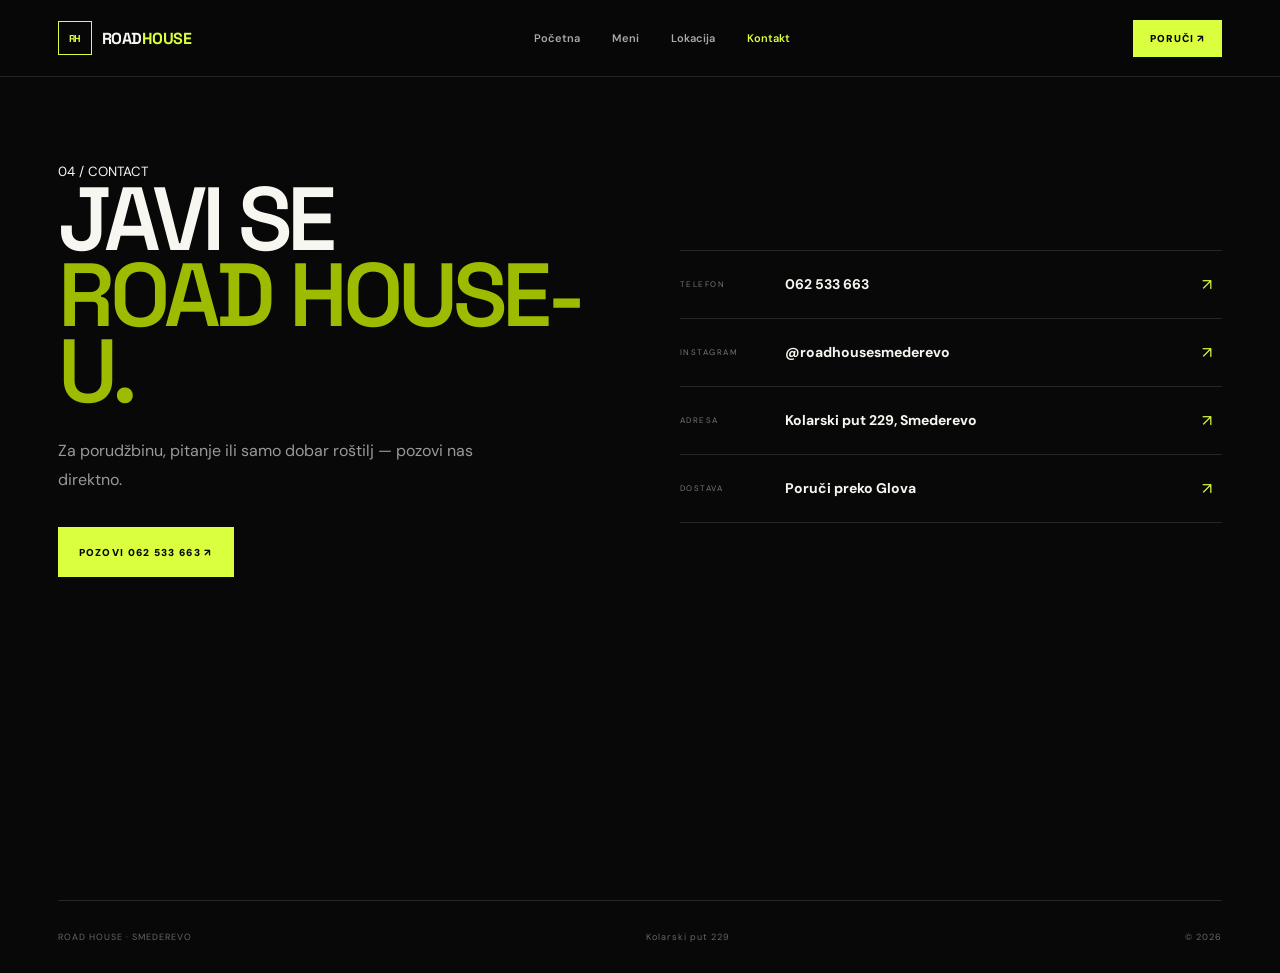
==== contact.html @ aca3efe7 "Add files via upload" ====
<!doctype html><html lang="sr"><head><meta charset="utf-8"><meta name="viewport" content="width=device-width,initial-scale=1"><title>Kontakt — Road House</title><link rel="preconnect" href="https://fonts.googleapis.com"><link rel="preconnect" href="https://fonts.gstatic.com" crossorigin><link href="https://fonts.googleapis.com/css2?family=DM+Sans:wght@400;500;600;700&family=Space+Grotesk:wght@500;600;700&display=swap" rel="stylesheet"><link rel="stylesheet" href="style.css"></head><body>
<header class="header"><div class="container nav"><a class="logo" href="index.html"><span class="logo-box">RH</span><span>ROAD<span>HOUSE</span></span></a><nav class="nav-links"><a href="index.html">Početna</a><a href="menu.html">Meni</a><a href="location.html">Lokacija</a><a class="active" href="contact.html">Kontakt</a></nav><a class="order" href="https://glovoapp.com/sr/rs/smederevo/stores/road-house-smd" target="_blank">PORUČI ↗</a></div></header>
<main class="contact-page"><div class="container contact-grid"><div class="contact-heading"><small>04 / CONTACT</small><h2>JAVI SE<br><em>ROAD HOUSE-U.</em></h2><p>Za porudžbinu, pitanje ili samo dobar roštilj — pozovi nas direktno.</p><div class="buttons"><a class="btn lime" href="tel:062533663">POZOVI 062 533 663 ↗</a></div></div><div class="contact-list"><a href="tel:062533663"><small>TELEFON</small><strong>062 533 663</strong><span>↗</span></a><a href="https://www.instagram.com/roadhousesmederevo/" target="_blank"><small>INSTAGRAM</small><strong>@roadhousesmederevo</strong><span>↗</span></a><a href="https://www.google.com/maps/search/?api=1&query=Kolarski+put+229,+Smederevo" target="_blank"><small>ADRESA</small><strong>Kolarski put 229, Smederevo</strong><span>↗</span></a><a href="https://glovoapp.com/sr/rs/smederevo/stores/road-house-smd" target="_blank"><small>DOSTAVA</small><strong>Poruči preko Glova</strong><span>↗</span></a></div></div></main>
<footer><div class="container footer"><span>ROAD HOUSE · SMEDEREVO</span><span>Kolarski put 229</span><span>© 2026</span></div></footer></body></html>
---- style.css ----
*{box-sizing:border-box;margin:0;padding:0}
:root{--bg:#080808;--soft:#111;--cream:#f5f3ed;--text:#f7f6f1;--muted:#989893;--line:rgba(255,255,255,.12);--lime:#d9ff3f}
html{scroll-behavior:smooth}
body{background:var(--bg);color:var(--text);font-family:"DM Sans",Arial,sans-serif}
a{text-decoration:none;color:inherit}.container{width:min(1180px,91%);margin:auto}
.header{position:fixed;top:0;left:0;width:100%;z-index:50;background:rgba(8,8,8,.76);backdrop-filter:blur(18px);border-bottom:1px solid var(--line)}
.nav{height:76px;display:flex;align-items:center;justify-content:space-between}.logo{display:flex;align-items:center;gap:10px;font:700 16px "Space Grotesk";letter-spacing:-.5px}.logo-box{width:34px;height:34px;border:1px solid var(--lime);display:grid;place-items:center;color:var(--lime);font-size:10px}.logo span:last-child span{color:var(--lime)}
.nav-links{display:flex;gap:32px}.nav-links a{font-size:11px;color:#aaa;font-weight:600}.nav-links a:hover,.nav-links a.active{color:var(--lime)}
.order{background:var(--lime);color:#070707;padding:12px 17px;font-size:10px;font-weight:900;letter-spacing:1px}
.hero{min-height:100vh;position:relative;overflow:hidden;display:flex;align-items:center;background:radial-gradient(circle at 75% 45%,rgba(217,255,63,.11),transparent 25%),#080808}
.hero-grid{display:grid;grid-template-columns:1fr 1fr;gap:50px;align-items:center;padding-top:75px}.eyebrow{font-size:10px;letter-spacing:2.5px;color:#aaa;font-weight:800}.eyebrow i{display:inline-block;width:28px;height:1px;background:var(--lime);vertical-align:middle;margin-right:9px}
h1{font:600 clamp(80px,10vw,145px)/.8 "Space Grotesk";letter-spacing:-8px;margin:25px 0 30px}h1 em,h2 em{font-style:normal;color:var(--lime)}
.hero p{max-width:480px;color:#a3a39e;line-height:1.8;font-size:15px}.buttons{display:flex;gap:10px;margin-top:32px}.btn{min-height:50px;padding:0 20px;display:inline-flex;align-items:center;gap:25px;font-size:10px;font-weight:900;letter-spacing:1.3px;border:1px solid var(--line)}.btn.lime{background:var(--lime);color:#080808;border-color:var(--lime)}.btn:hover{transform:translateY(-2px)}
.hero-photo{height:600px;background:linear-gradient(0deg,rgba(0,0,0,.4),transparent 55%),url(https://glovo.dhmedia.io/image/menus-glovo/products/7d28c18c1a1c7aa7050e9a9b8b655882d64a0095387969adabd6cba06c04d911?t=W3sicmVzaXplIjp7Im1vZGUiOiJmaXQiLCJ3aWR0aCI6NjAwLCJoZWlnaHQiOjYwMH19LHsid2VicCI6e319XQ%3D%3D) center/cover;box-shadow:25px 30px 70px #000}
.hero-card{position:absolute;background:rgba(8,8,8,.85);border:1px solid var(--line);padding:18px;left:calc(50% + 5px);top:26%;backdrop-filter:blur(12px)}.hero-card small{display:block;color:var(--lime);font-size:8px;letter-spacing:2px}.hero-card strong{font:600 25px/1 "Space Grotesk";display:block;margin-top:10px}
.page-hero{padding:170px 0 90px;background:radial-gradient(circle at 75% 30%,rgba(217,255,63,.1),transparent 27%),#080808}.page-hero h1{font-size:clamp(65px,9vw,120px);margin-bottom:15px}.page-hero p{color:var(--muted);max-width:520px;line-height:1.7}
.menu-page{background:var(--cream);color:#090909;padding:80px 0 120px}.menu-heading{display:flex;justify-content:space-between;align-items:end;border-bottom:1px solid #d5d1c8;padding-bottom:35px;margin-bottom:55px}.menu-heading h2,.contact-heading h2,.location-heading h2{font:600 clamp(55px,7vw,92px)/.85 "Space Grotesk";letter-spacing:-5px}.menu-heading h2 em,.contact-heading h2 em,.location-heading h2 em{color:#9dbb00}
.category-title{font:600 31px "Space Grotesk";letter-spacing:-1px;border-bottom:2px solid #090909;padding-bottom:14px;margin:65px 0 0}.menu-grid{display:grid;grid-template-columns:repeat(3,1fr);gap:14px;margin-top:18px}.dish{background:#fff;border:1px solid #dedad1;transition:.25s}.dish:hover{transform:translateY(-5px);box-shadow:0 18px 40px rgba(0,0,0,.1)}.dish img{width:100%;aspect-ratio:1/1;display:block;object-fit:cover}.dish-body{padding:18px}.dish-body small{font-size:8px;color:#94ad00;font-weight:900;letter-spacing:1.5px}.dish-body h3{font:600 23px "Space Grotesk";margin:6px 0}.dish-body p{font-size:10px;color:#777;min-height:30px}.price{font-weight:900;margin-top:13px;display:block}
.location,.contact-page{padding:160px 0 120px;min-height:100vh}.location-grid,.contact-grid{display:grid;grid-template-columns:1fr 1fr;gap:80px;align-items:center}.location-heading p,.contact-heading p{color:#999;line-height:1.8;max-width:470px;margin-top:28px}.map-card{height:530px;border:1px solid var(--line);overflow:hidden;background:#121212}.map-card iframe{width:100%;height:100%;border:0;filter:grayscale(1) contrast(1.05)}
.contact-list{border-top:1px solid var(--line);margin-top:35px}.contact-list a{display:grid;grid-template-columns:90px 1fr 20px;gap:15px;align-items:center;padding:23px 0;border-bottom:1px solid var(--line)}.contact-list small{font-size:8px;letter-spacing:1.5px;color:#777}.contact-list strong{font-size:14px}.contact-list span{color:var(--lime)}
.footer{border-top:1px solid var(--line);padding:30px 0;display:flex;justify-content:space-between;color:#666;font-size:9px;letter-spacing:1px}
@media(max-width:850px){.nav-links{display:none}.hero{min-height:auto;padding:120px 0 80px}.hero-grid,.location-grid,.contact-grid{grid-template-columns:1fr}.hero-photo{height:430px}.hero-card{left:8%;top:54%}.menu-grid{grid-template-columns:repeat(2,1fr)}.location,.contact-page{padding:125px 0 90px}.menu-heading{display:block}.menu-heading>a{display:inline-block;margin-top:25px}}
@media(max-width:560px){.container{width:90%}.nav{height:68px}.order{padding:10px 12px}.hero-grid{padding-top:20px}.hero h1{letter-spacing:-5px}.hero-photo{height:340px}.menu-grid{grid-template-columns:1fr}.menu-heading h2,.contact-heading h2,.location-heading h2{font-size:56px;letter-spacing:-4px}.map-card{height:400px}.contact-list a{grid-template-columns:70px 1fr 18px}.footer{flex-direction:column;gap:12px;text-align:center}}
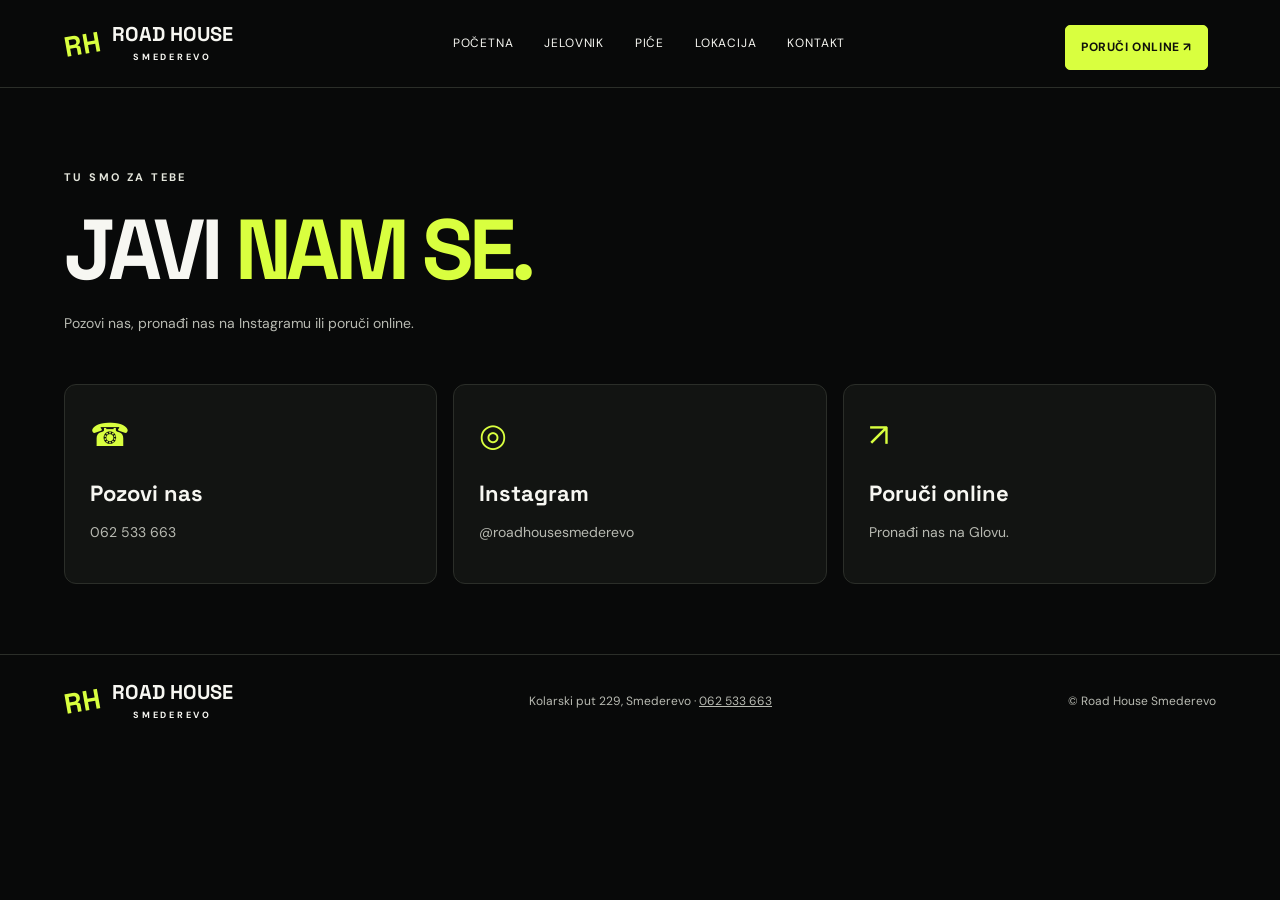
==== commit a2854dc7: "Add files via upload" ====
--- a/contact.html
+++ b/contact.html
@@ -1,4 +1 @@
-<!doctype html><html lang="sr"><head><meta charset="utf-8"><meta name="viewport" content="width=device-width,initial-scale=1"><title>Kontakt — Road House</title><link rel="preconnect" href="https://fonts.googleapis.com"><link rel="preconnect" href="https://fonts.gstatic.com" crossorigin><link href="https://fonts.googleapis.com/css2?family=DM+Sans:wght@400;500;600;700&family=Space+Grotesk:wght@500;600;700&display=swap" rel="stylesheet"><link rel="stylesheet" href="style.css"></head><body>
-<header class="header"><div class="container nav"><a class="logo" href="index.html"><span class="logo-box">RH</span><span>ROAD<span>HOUSE</span></span></a><nav class="nav-links"><a href="index.html">Početna</a><a href="menu.html">Meni</a><a href="location.html">Lokacija</a><a class="active" href="contact.html">Kontakt</a></nav><a class="order" href="https://glovoapp.com/sr/rs/smederevo/stores/road-house-smd" target="_blank">PORUČI ↗</a></div></header>
-<main class="contact-page"><div class="container contact-grid"><div class="contact-heading"><small>04 / CONTACT</small><h2>JAVI SE<br><em>ROAD HOUSE-U.</em></h2><p>Za porudžbinu, pitanje ili samo dobar roštilj — pozovi nas direktno.</p><div class="buttons"><a class="btn lime" href="tel:062533663">POZOVI 062 533 663 ↗</a></div></div><div class="contact-list"><a href="tel:062533663"><small>TELEFON</small><strong>062 533 663</strong><span>↗</span></a><a href="https://www.instagram.com/roadhousesmederevo/" target="_blank"><small>INSTAGRAM</small><strong>@roadhousesmederevo</strong><span>↗</span></a><a href="https://www.google.com/maps/search/?api=1&query=Kolarski+put+229,+Smederevo" target="_blank"><small>ADRESA</small><strong>Kolarski put 229, Smederevo</strong><span>↗</span></a><a href="https://glovoapp.com/sr/rs/smederevo/stores/road-house-smd" target="_blank"><small>DOSTAVA</small><strong>Poruči preko Glova</strong><span>↗</span></a></div></div></main>
-<footer><div class="container footer"><span>ROAD HOUSE · SMEDEREVO</span><span>Kolarski put 229</span><span>© 2026</span></div></footer></body></html>+<!doctype html><html lang="sr"><head><meta charset="utf-8"><meta name="viewport" content="width=device-width,initial-scale=1"><link rel="stylesheet" href="style.css"><title>Kontakt | Road House</title></head><body><header><a class="brand" href="index.html"><b>RH</b><span>ROAD HOUSE<small>SMEDEREVO</small></span></a><button id="toggle" aria-label="Meni">☰</button><nav id="nav"><a href="index.html">Početna</a><a href="menu.html">Jelovnik</a><a href="menu.html#pice">Piće</a><a href="location.html">Lokacija</a><a href="contact.html">Kontakt</a></nav><a class="btn small" href="https://glovoapp.com/sr/rs/smederevo/stores/road-house-smd">Poruči online ↗</a></header><main><section class="wrap page"><p class="eyebrow">TU SMO ZA TEBE</p><h1>JAVI <em>NAM SE.</em></h1><p>Pozovi nas, pronađi nas na Instagramu ili poruči online.</p></section><section class="wrap cards"><a href="tel:+38162533663">☎<h2>Pozovi nas</h2><p>062 533 663</p></a><a href="https://www.instagram.com/roadhousesmederevo/" target="_blank" rel="noopener">◎<h2>Instagram</h2><p>@roadhousesmederevo</p></a><a href="https://glovoapp.com/sr/rs/smederevo/stores/road-house-smd" target="_blank" rel="noopener">↗<h2>Poruči online</h2><p>Pronađi nas na Glovu.</p></a></section></main><footer><a class="brand" href="index.html"><b>RH</b><span>ROAD HOUSE<small>SMEDEREVO</small></span></a><p>Kolarski put 229, Smederevo · <a href="tel:+38162533663">062 533 663</a></p><p>© Road House Smederevo</p></footer><script src="script.js"></script></body></html>
--- a/style.css
+++ b/style.css
@@ -1,23 +1,2 @@
-*{box-sizing:border-box;margin:0;padding:0}
-:root{--bg:#080808;--soft:#111;--cream:#f5f3ed;--text:#f7f6f1;--muted:#989893;--line:rgba(255,255,255,.12);--lime:#d9ff3f}
-html{scroll-behavior:smooth}
-body{background:var(--bg);color:var(--text);font-family:"DM Sans",Arial,sans-serif}
-a{text-decoration:none;color:inherit}.container{width:min(1180px,91%);margin:auto}
-.header{position:fixed;top:0;left:0;width:100%;z-index:50;background:rgba(8,8,8,.76);backdrop-filter:blur(18px);border-bottom:1px solid var(--line)}
-.nav{height:76px;display:flex;align-items:center;justify-content:space-between}.logo{display:flex;align-items:center;gap:10px;font:700 16px "Space Grotesk";letter-spacing:-.5px}.logo-box{width:34px;height:34px;border:1px solid var(--lime);display:grid;place-items:center;color:var(--lime);font-size:10px}.logo span:last-child span{color:var(--lime)}
-.nav-links{display:flex;gap:32px}.nav-links a{font-size:11px;color:#aaa;font-weight:600}.nav-links a:hover,.nav-links a.active{color:var(--lime)}
-.order{background:var(--lime);color:#070707;padding:12px 17px;font-size:10px;font-weight:900;letter-spacing:1px}
-.hero{min-height:100vh;position:relative;overflow:hidden;display:flex;align-items:center;background:radial-gradient(circle at 75% 45%,rgba(217,255,63,.11),transparent 25%),#080808}
-.hero-grid{display:grid;grid-template-columns:1fr 1fr;gap:50px;align-items:center;padding-top:75px}.eyebrow{font-size:10px;letter-spacing:2.5px;color:#aaa;font-weight:800}.eyebrow i{display:inline-block;width:28px;height:1px;background:var(--lime);vertical-align:middle;margin-right:9px}
-h1{font:600 clamp(80px,10vw,145px)/.8 "Space Grotesk";letter-spacing:-8px;margin:25px 0 30px}h1 em,h2 em{font-style:normal;color:var(--lime)}
-.hero p{max-width:480px;color:#a3a39e;line-height:1.8;font-size:15px}.buttons{display:flex;gap:10px;margin-top:32px}.btn{min-height:50px;padding:0 20px;display:inline-flex;align-items:center;gap:25px;font-size:10px;font-weight:900;letter-spacing:1.3px;border:1px solid var(--line)}.btn.lime{background:var(--lime);color:#080808;border-color:var(--lime)}.btn:hover{transform:translateY(-2px)}
-.hero-photo{height:600px;background:linear-gradient(0deg,rgba(0,0,0,.4),transparent 55%),url(https://glovo.dhmedia.io/image/menus-glovo/products/7d28c18c1a1c7aa7050e9a9b8b655882d64a0095387969adabd6cba06c04d911?t=W3sicmVzaXplIjp7Im1vZGUiOiJmaXQiLCJ3aWR0aCI6NjAwLCJoZWlnaHQiOjYwMH19LHsid2VicCI6e319XQ%3D%3D) center/cover;box-shadow:25px 30px 70px #000}
-.hero-card{position:absolute;background:rgba(8,8,8,.85);border:1px solid var(--line);padding:18px;left:calc(50% + 5px);top:26%;backdrop-filter:blur(12px)}.hero-card small{display:block;color:var(--lime);font-size:8px;letter-spacing:2px}.hero-card strong{font:600 25px/1 "Space Grotesk";display:block;margin-top:10px}
-.page-hero{padding:170px 0 90px;background:radial-gradient(circle at 75% 30%,rgba(217,255,63,.1),transparent 27%),#080808}.page-hero h1{font-size:clamp(65px,9vw,120px);margin-bottom:15px}.page-hero p{color:var(--muted);max-width:520px;line-height:1.7}
-.menu-page{background:var(--cream);color:#090909;padding:80px 0 120px}.menu-heading{display:flex;justify-content:space-between;align-items:end;border-bottom:1px solid #d5d1c8;padding-bottom:35px;margin-bottom:55px}.menu-heading h2,.contact-heading h2,.location-heading h2{font:600 clamp(55px,7vw,92px)/.85 "Space Grotesk";letter-spacing:-5px}.menu-heading h2 em,.contact-heading h2 em,.location-heading h2 em{color:#9dbb00}
-.category-title{font:600 31px "Space Grotesk";letter-spacing:-1px;border-bottom:2px solid #090909;padding-bottom:14px;margin:65px 0 0}.menu-grid{display:grid;grid-template-columns:repeat(3,1fr);gap:14px;margin-top:18px}.dish{background:#fff;border:1px solid #dedad1;transition:.25s}.dish:hover{transform:translateY(-5px);box-shadow:0 18px 40px rgba(0,0,0,.1)}.dish img{width:100%;aspect-ratio:1/1;display:block;object-fit:cover}.dish-body{padding:18px}.dish-body small{font-size:8px;color:#94ad00;font-weight:900;letter-spacing:1.5px}.dish-body h3{font:600 23px "Space Grotesk";margin:6px 0}.dish-body p{font-size:10px;color:#777;min-height:30px}.price{font-weight:900;margin-top:13px;display:block}
-.location,.contact-page{padding:160px 0 120px;min-height:100vh}.location-grid,.contact-grid{display:grid;grid-template-columns:1fr 1fr;gap:80px;align-items:center}.location-heading p,.contact-heading p{color:#999;line-height:1.8;max-width:470px;margin-top:28px}.map-card{height:530px;border:1px solid var(--line);overflow:hidden;background:#121212}.map-card iframe{width:100%;height:100%;border:0;filter:grayscale(1) contrast(1.05)}
-.contact-list{border-top:1px solid var(--line);margin-top:35px}.contact-list a{display:grid;grid-template-columns:90px 1fr 20px;gap:15px;align-items:center;padding:23px 0;border-bottom:1px solid var(--line)}.contact-list small{font-size:8px;letter-spacing:1.5px;color:#777}.contact-list strong{font-size:14px}.contact-list span{color:var(--lime)}
-.footer{border-top:1px solid var(--line);padding:30px 0;display:flex;justify-content:space-between;color:#666;font-size:9px;letter-spacing:1px}
-@media(max-width:850px){.nav-links{display:none}.hero{min-height:auto;padding:120px 0 80px}.hero-grid,.location-grid,.contact-grid{grid-template-columns:1fr}.hero-photo{height:430px}.hero-card{left:8%;top:54%}.menu-grid{grid-template-columns:repeat(2,1fr)}.location,.contact-page{padding:125px 0 90px}.menu-heading{display:block}.menu-heading>a{display:inline-block;margin-top:25px}}
-@media(max-width:560px){.container{width:90%}.nav{height:68px}.order{padding:10px 12px}.hero-grid{padding-top:20px}.hero h1{letter-spacing:-5px}.hero-photo{height:340px}.menu-grid{grid-template-columns:1fr}.menu-heading h2,.contact-heading h2,.location-heading h2{font-size:56px;letter-spacing:-4px}.map-card{height:400px}.contact-list a{grid-template-columns:70px 1fr 18px}.footer{flex-direction:column;gap:12px;text-align:center}}
+@import url('https://fonts.googleapis.com/css2?family=DM+Sans:wght@400;500;700&family=Space+Grotesk:wght@500;600;700&display=swap');
+:root{--bg:#080909;--panel:#121412;--text:#f7f7f2;--muted:#b8bab2;--lime:#d9ff3f;--line:#2b2e29}*{box-sizing:border-box}html{scroll-behavior:smooth}body{margin:0;background:var(--bg);color:var(--text);font-family:'DM Sans',Arial,sans-serif;line-height:1.6}a{color:inherit}.wrap{width:min(1200px,90%);margin:auto}header{padding:17px 5%;display:flex;align-items:center;justify-content:space-between;gap:22px;border-bottom:1px solid var(--line);position:relative;z-index:3}.brand{display:flex;align-items:center;gap:12px;text-decoration:none;font:700 20px 'Space Grotesk',sans-serif;line-height:1}.brand b{font-size:28px;color:var(--lime);transform:rotate(-10deg)}.brand small{display:block;text-align:center;font:700 9px 'DM Sans',sans-serif;letter-spacing:.3em;margin-top:7px}nav{display:flex;gap:clamp(12px,2.4vw,34px)}nav a{text-decoration:none;text-transform:uppercase;font-size:12px;letter-spacing:.07em}nav a:hover{color:var(--lime)}#toggle{display:none}.btn{display:inline-block;background:var(--lime);color:#10110b;padding:14px 21px;border:1px solid var(--lime);border-radius:5px;text-decoration:none;font-size:12px;font-weight:700;text-transform:uppercase;letter-spacing:.05em;margin:8px 8px 0 0}.btn.small{padding:12px 15px;white-space:nowrap}.btn.outline{background:transparent;color:var(--lime)}.hero{display:grid;grid-template-columns:.9fr 1.1fr;gap:45px;align-items:center;padding-top:48px;padding-bottom:45px;min-height:510px}.eyebrow{font-size:11px;letter-spacing:.22em;font-weight:700;color:#e4e6dc}.hero h1,.page h1{font:700 clamp(50px,7vw,90px)/.96 'Space Grotesk',sans-serif;letter-spacing:-.06em;margin:22px 0}.hero h1 em,.page h1 em,h2 em{color:var(--lime);font-style:normal}.lead{max-width:470px;color:var(--muted);font-size:16px}.visual{min-height:380px;border:1px solid #393d2b;border-radius:17px;background:radial-gradient(ellipse at 50% 30%,#45451b,#202218 38%,#0d0f0d 75%);display:flex;flex-direction:column;align-items:center;justify-content:center;text-align:center;gap:15px}.visual span{font-size:clamp(100px,15vw,170px);line-height:1.2}.visual strong{font:700 clamp(28px,3.5vw,43px)/1.1 'Space Grotesk',sans-serif}.visual em{color:var(--lime);font-style:normal}.features{display:grid;grid-template-columns:repeat(4,1fr);border-block:1px solid var(--line);padding:30px 5%}.features article{text-align:center;padding:10px 18px;border-right:1px solid var(--line)}.features article:last-child{border:0}.features b{font-size:30px;color:var(--lime)}h3{font:700 14px 'Space Grotesk',sans-serif}.features p,.cards p,.page>p:not(.eyebrow){font-size:14px;color:var(--muted)}.split{display:grid;grid-template-columns:1fr 1fr;align-items:center;gap:50px;padding-top:75px;padding-bottom:75px}.split h2,.cta h2{font:700 clamp(38px,5vw,60px)/1 'Space Grotesk',sans-serif;letter-spacing:-.05em}.food{min-height:300px;padding:30px;border:1px solid #3d412b;border-radius:14px;background:radial-gradient(ellipse,#35351b,#11130f 70%);display:flex;flex-direction:column;justify-content:space-between;font-size:25px}.food span:first-child{font-size:11px;letter-spacing:.3em;color:var(--lime)}.food strong{font:700 clamp(38px,5vw,60px)/.95 'Space Grotesk',sans-serif}.food strong em{font-style:normal;color:var(--lime)}.link{color:var(--lime);text-decoration:none;font-weight:700}.video-section{border-block:1px solid var(--line);background:#0d0f0e}.video-section .split{padding-top:60px;padding-bottom:60px}.video-section p{color:var(--muted)}video{display:block;width:100%;max-height:480px;background:#000;border-radius:10px;border:1px solid var(--line)}.note{font-size:12px}.cta{text-align:center;padding-top:65px;padding-bottom:75px}.page{padding-top:70px;padding-bottom:35px}.page h1{font-size:clamp(50px,8vw,85px)}.cards{display:grid;grid-template-columns:repeat(3,1fr);gap:16px;padding-bottom:70px}.cards article,.cards>a{padding:25px;border:1px solid var(--line);background:var(--panel);border-radius:12px;text-decoration:none;font-size:32px;color:var(--lime)}.cards h2{font:700 22px 'Space Grotesk',sans-serif;color:var(--text);margin-bottom:5px}.cards p{font-size:14px;color:var(--muted)}.location{padding-bottom:75px}.map{min-height:250px;display:grid;place-content:center;text-align:center;background:radial-gradient(ellipse,#292e1a,#11130f 70%);border:1px solid var(--line);border-radius:12px;color:var(--lime);font-size:45px}.map h2{font-size:20px;letter-spacing:.2em}.map p{font-size:14px;color:var(--muted)}footer{border-top:1px solid var(--line);padding:25px 5%;display:flex;justify-content:space-between;align-items:center;gap:18px;flex-wrap:wrap}footer p{font-size:12px;color:var(--muted)}@media(max-width:850px){header{flex-wrap:wrap;gap:12px}nav{gap:12px}.hero{gap:24px}.features article{padding-inline:8px}}@media(max-width:680px){header{padding:14px 5%}.brand{font-size:17px}#toggle{display:block;margin-left:auto;background:transparent;color:var(--lime);border:1px solid var(--line);font-size:22px;padding:3px 10px}header>.btn{font-size:10px;padding:10px}nav{display:none;order:5;width:100%;flex-direction:column;gap:0}nav.open{display:flex}nav a{padding:12px 0;border-top:1px solid var(--line)}.hero,.split{grid-template-columns:1fr;gap:28px}.hero{padding-top:40px}.visual{min-height:290px}.features{grid-template-columns:repeat(2,1fr);padding:15px 5%}.features article{border-bottom:1px solid var(--line);padding:18px 8px}.features article:nth-child(2){border-right:0}.features article:nth-child(3),.features article:nth-child(4){border-bottom:0}.split{padding-top:50px;padding-bottom:50px}.cards{grid-template-columns:1fr 1fr;gap:10px}.cards article,.cards>a{padding:18px}.page{padding-top:45px}footer{flex-direction:column;align-items:flex-start;gap:8px}}@media(max-width:390px){header>.btn{width:100%;text-align:center}.cards{grid-template-columns:1fr}.hero h1{font-size:48px}}
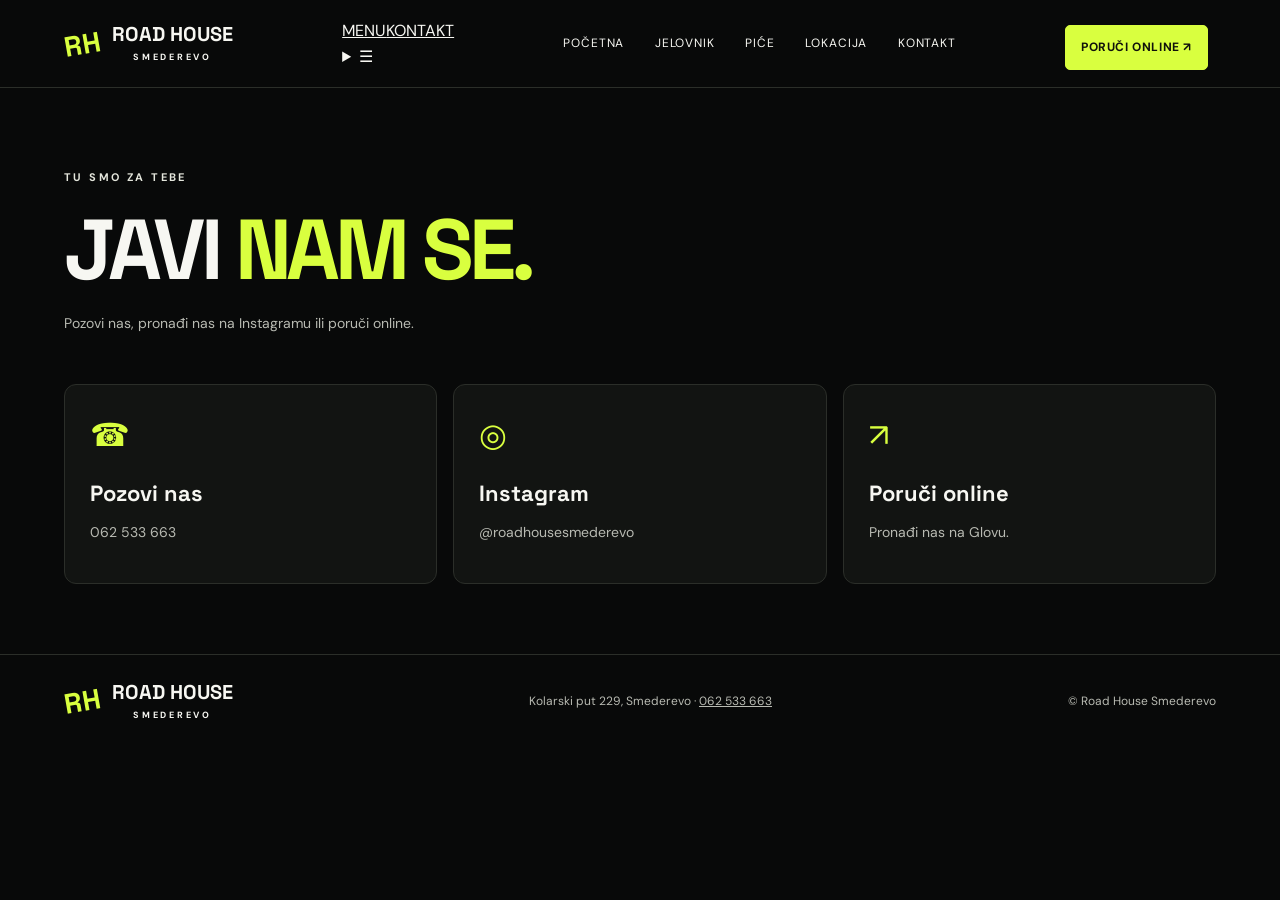
==== commit a6ad294b: "Fix mobile navigation and add contact/menu shortcuts" ====
--- a/contact.html
+++ b/contact.html
@@ -1 +1 @@
-<!doctype html><html lang="sr"><head><meta charset="utf-8"><meta name="viewport" content="width=device-width,initial-scale=1"><link rel="stylesheet" href="style.css"><title>Kontakt | Road House</title></head><body><header><a class="brand" href="index.html"><b>RH</b><span>ROAD HOUSE<small>SMEDEREVO</small></span></a><button id="toggle" aria-label="Meni">☰</button><nav id="nav"><a href="index.html">Početna</a><a href="menu.html">Jelovnik</a><a href="menu.html#pice">Piće</a><a href="location.html">Lokacija</a><a href="contact.html">Kontakt</a></nav><a class="btn small" href="https://glovoapp.com/sr/rs/smederevo/stores/road-house-smd">Poruči online ↗</a></header><main><section class="wrap page"><p class="eyebrow">TU SMO ZA TEBE</p><h1>JAVI <em>NAM SE.</em></h1><p>Pozovi nas, pronađi nas na Instagramu ili poruči online.</p></section><section class="wrap cards"><a href="tel:+38162533663">☎<h2>Pozovi nas</h2><p>062 533 663</p></a><a href="https://www.instagram.com/roadhousesmederevo/" target="_blank" rel="noopener">◎<h2>Instagram</h2><p>@roadhousesmederevo</p></a><a href="https://glovoapp.com/sr/rs/smederevo/stores/road-house-smd" target="_blank" rel="noopener">↗<h2>Poruči online</h2><p>Pronađi nas na Glovu.</p></a></section></main><footer><a class="brand" href="index.html"><b>RH</b><span>ROAD HOUSE<small>SMEDEREVO</small></span></a><p>Kolarski put 229, Smederevo · <a href="tel:+38162533663">062 533 663</a></p><p>© Road House Smederevo</p></footer><script src="script.js"></script></body></html>+<!doctype html><html lang="sr"><head><meta charset="utf-8"><meta name="viewport" content="width=device-width,initial-scale=1"><link rel="stylesheet" href="style.css"><title>Kontakt | Road House</title></head><body><header><a class="brand" href="index.html"><b>RH</b><span>ROAD HOUSE<small>SMEDEREVO</small></span></a><div class="mobile-actions"><a class="mobile-pill" href="menu.html">MENU</a><a class="mobile-pill" href="contact.html">KONTAKT</a><details class="mobile-menu"><summary aria-label="Otvori meni">☰</summary><div class="mobile-menu-panel"><a href="menu.html">MENU</a><a href="index.html#o-nama">O NAMA</a><a href="contact.html">KONTAKT</a><a href="index.html#recenzije">RECENZIJE</a></div></details></div><nav id="nav"><a href="index.html">Početna</a><a href="menu.html">Jelovnik</a><a href="menu.html#pice">Piće</a><a href="location.html">Lokacija</a><a href="contact.html">Kontakt</a></nav><a class="btn small" href="https://glovoapp.com/sr/rs/smederevo/stores/road-house-smd">Poruči online ↗</a></header><main><section class="wrap page"><p class="eyebrow">TU SMO ZA TEBE</p><h1>JAVI <em>NAM SE.</em></h1><p>Pozovi nas, pronađi nas na Instagramu ili poruči online.</p></section><section class="wrap cards"><a href="tel:+38162533663">☎<h2>Pozovi nas</h2><p>062 533 663</p></a><a href="https://www.instagram.com/roadhousesmederevo/" target="_blank" rel="noopener">◎<h2>Instagram</h2><p>@roadhousesmederevo</p></a><a href="https://glovoapp.com/sr/rs/smederevo/stores/road-house-smd" target="_blank" rel="noopener">↗<h2>Poruči online</h2><p>Pronađi nas na Glovu.</p></a></section></main><footer><a class="brand" href="index.html"><b>RH</b><span>ROAD HOUSE<small>SMEDEREVO</small></span></a><p>Kolarski put 229, Smederevo · <a href="tel:+38162533663">062 533 663</a></p><p>© Road House Smederevo</p></footer></body></html>
--- a/style.css
+++ b/style.css
@@ -1,2 +1,6 @@
 @import url('https://fonts.googleapis.com/css2?family=DM+Sans:wght@400;500;700&family=Space+Grotesk:wght@500;600;700&display=swap');
-:root{--bg:#080909;--panel:#121412;--text:#f7f7f2;--muted:#b8bab2;--lime:#d9ff3f;--line:#2b2e29}*{box-sizing:border-box}html{scroll-behavior:smooth}body{margin:0;background:var(--bg);color:var(--text);font-family:'DM Sans',Arial,sans-serif;line-height:1.6}a{color:inherit}.wrap{width:min(1200px,90%);margin:auto}header{padding:17px 5%;display:flex;align-items:center;justify-content:space-between;gap:22px;border-bottom:1px solid var(--line);position:relative;z-index:3}.brand{display:flex;align-items:center;gap:12px;text-decoration:none;font:700 20px 'Space Grotesk',sans-serif;line-height:1}.brand b{font-size:28px;color:var(--lime);transform:rotate(-10deg)}.brand small{display:block;text-align:center;font:700 9px 'DM Sans',sans-serif;letter-spacing:.3em;margin-top:7px}nav{display:flex;gap:clamp(12px,2.4vw,34px)}nav a{text-decoration:none;text-transform:uppercase;font-size:12px;letter-spacing:.07em}nav a:hover{color:var(--lime)}#toggle{display:none}.btn{display:inline-block;background:var(--lime);color:#10110b;padding:14px 21px;border:1px solid var(--lime);border-radius:5px;text-decoration:none;font-size:12px;font-weight:700;text-transform:uppercase;letter-spacing:.05em;margin:8px 8px 0 0}.btn.small{padding:12px 15px;white-space:nowrap}.btn.outline{background:transparent;color:var(--lime)}.hero{display:grid;grid-template-columns:.9fr 1.1fr;gap:45px;align-items:center;padding-top:48px;padding-bottom:45px;min-height:510px}.eyebrow{font-size:11px;letter-spacing:.22em;font-weight:700;color:#e4e6dc}.hero h1,.page h1{font:700 clamp(50px,7vw,90px)/.96 'Space Grotesk',sans-serif;letter-spacing:-.06em;margin:22px 0}.hero h1 em,.page h1 em,h2 em{color:var(--lime);font-style:normal}.lead{max-width:470px;color:var(--muted);font-size:16px}.visual{min-height:380px;border:1px solid #393d2b;border-radius:17px;background:radial-gradient(ellipse at 50% 30%,#45451b,#202218 38%,#0d0f0d 75%);display:flex;flex-direction:column;align-items:center;justify-content:center;text-align:center;gap:15px}.visual span{font-size:clamp(100px,15vw,170px);line-height:1.2}.visual strong{font:700 clamp(28px,3.5vw,43px)/1.1 'Space Grotesk',sans-serif}.visual em{color:var(--lime);font-style:normal}.features{display:grid;grid-template-columns:repeat(4,1fr);border-block:1px solid var(--line);padding:30px 5%}.features article{text-align:center;padding:10px 18px;border-right:1px solid var(--line)}.features article:last-child{border:0}.features b{font-size:30px;color:var(--lime)}h3{font:700 14px 'Space Grotesk',sans-serif}.features p,.cards p,.page>p:not(.eyebrow){font-size:14px;color:var(--muted)}.split{display:grid;grid-template-columns:1fr 1fr;align-items:center;gap:50px;padding-top:75px;padding-bottom:75px}.split h2,.cta h2{font:700 clamp(38px,5vw,60px)/1 'Space Grotesk',sans-serif;letter-spacing:-.05em}.food{min-height:300px;padding:30px;border:1px solid #3d412b;border-radius:14px;background:radial-gradient(ellipse,#35351b,#11130f 70%);display:flex;flex-direction:column;justify-content:space-between;font-size:25px}.food span:first-child{font-size:11px;letter-spacing:.3em;color:var(--lime)}.food strong{font:700 clamp(38px,5vw,60px)/.95 'Space Grotesk',sans-serif}.food strong em{font-style:normal;color:var(--lime)}.link{color:var(--lime);text-decoration:none;font-weight:700}.video-section{border-block:1px solid var(--line);background:#0d0f0e}.video-section .split{padding-top:60px;padding-bottom:60px}.video-section p{color:var(--muted)}video{display:block;width:100%;max-height:480px;background:#000;border-radius:10px;border:1px solid var(--line)}.note{font-size:12px}.cta{text-align:center;padding-top:65px;padding-bottom:75px}.page{padding-top:70px;padding-bottom:35px}.page h1{font-size:clamp(50px,8vw,85px)}.cards{display:grid;grid-template-columns:repeat(3,1fr);gap:16px;padding-bottom:70px}.cards article,.cards>a{padding:25px;border:1px solid var(--line);background:var(--panel);border-radius:12px;text-decoration:none;font-size:32px;color:var(--lime)}.cards h2{font:700 22px 'Space Grotesk',sans-serif;color:var(--text);margin-bottom:5px}.cards p{font-size:14px;color:var(--muted)}.location{padding-bottom:75px}.map{min-height:250px;display:grid;place-content:center;text-align:center;background:radial-gradient(ellipse,#292e1a,#11130f 70%);border:1px solid var(--line);border-radius:12px;color:var(--lime);font-size:45px}.map h2{font-size:20px;letter-spacing:.2em}.map p{font-size:14px;color:var(--muted)}footer{border-top:1px solid var(--line);padding:25px 5%;display:flex;justify-content:space-between;align-items:center;gap:18px;flex-wrap:wrap}footer p{font-size:12px;color:var(--muted)}@media(max-width:850px){header{flex-wrap:wrap;gap:12px}nav{gap:12px}.hero{gap:24px}.features article{padding-inline:8px}}@media(max-width:680px){header{padding:14px 5%}.brand{font-size:17px}#toggle{display:block;margin-left:auto;background:transparent;color:var(--lime);border:1px solid var(--line);font-size:22px;padding:3px 10px}header>.btn{font-size:10px;padding:10px}nav{display:none;order:5;width:100%;flex-direction:column;gap:0}nav.open{display:flex}nav a{padding:12px 0;border-top:1px solid var(--line)}.hero,.split{grid-template-columns:1fr;gap:28px}.hero{padding-top:40px}.visual{min-height:290px}.features{grid-template-columns:repeat(2,1fr);padding:15px 5%}.features article{border-bottom:1px solid var(--line);padding:18px 8px}.features article:nth-child(2){border-right:0}.features article:nth-child(3),.features article:nth-child(4){border-bottom:0}.split{padding-top:50px;padding-bottom:50px}.cards{grid-template-columns:1fr 1fr;gap:10px}.cards article,.cards>a{padding:18px}.page{padding-top:45px}footer{flex-direction:column;align-items:flex-start;gap:8px}}@media(max-width:390px){header>.btn{width:100%;text-align:center}.cards{grid-template-columns:1fr}.hero h1{font-size:48px}}+:root{--bg:#080909;--panel:#121412;--text:#f7f7f2;--muted:#b8bab2;--lime:#d9ff3f;--line:#2b2e29}*{box-sizing:border-box}html{scroll-behavior:smooth}body{margin:0;background:var(--bg);color:var(--text);font-family:'DM Sans',Arial,sans-serif;line-height:1.6}a{color:inherit}.wrap{width:min(1200px,90%);margin:auto}header{padding:17px 5%;display:flex;align-items:center;justify-content:space-between;gap:22px;border-bottom:1px solid var(--line);position:relative;z-index:3}.brand{display:flex;align-items:center;gap:12px;text-decoration:none;font:700 20px 'Space Grotesk',sans-serif;line-height:1}.brand b{font-size:28px;color:var(--lime);transform:rotate(-10deg)}.brand small{display:block;text-align:center;font:700 9px 'DM Sans',sans-serif;letter-spacing:.3em;margin-top:7px}nav{display:flex;gap:clamp(12px,2.4vw,34px)}nav a{text-decoration:none;text-transform:uppercase;font-size:12px;letter-spacing:.07em}nav a:hover{color:var(--lime)}#toggle{display:none}.btn{display:inline-block;background:var(--lime);color:#10110b;padding:14px 21px;border:1px solid var(--lime);border-radius:5px;text-decoration:none;font-size:12px;font-weight:700;text-transform:uppercase;letter-spacing:.05em;margin:8px 8px 0 0}.btn.small{padding:12px 15px;white-space:nowrap}.btn.outline{background:transparent;color:var(--lime)}.hero{display:grid;grid-template-columns:.9fr 1.1fr;gap:45px;align-items:center;padding-top:48px;padding-bottom:45px;min-height:510px}.eyebrow{font-size:11px;letter-spacing:.22em;font-weight:700;color:#e4e6dc}.hero h1,.page h1{font:700 clamp(50px,7vw,90px)/.96 'Space Grotesk',sans-serif;letter-spacing:-.06em;margin:22px 0}.hero h1 em,.page h1 em,h2 em{color:var(--lime);font-style:normal}.lead{max-width:470px;color:var(--muted);font-size:16px}.visual{min-height:380px;border:1px solid #393d2b;border-radius:17px;background:radial-gradient(ellipse at 50% 30%,#45451b,#202218 38%,#0d0f0d 75%);display:flex;flex-direction:column;align-items:center;justify-content:center;text-align:center;gap:15px}.visual span{font-size:clamp(100px,15vw,170px);line-height:1.2}.visual strong{font:700 clamp(28px,3.5vw,43px)/1.1 'Space Grotesk',sans-serif}.visual em{color:var(--lime);font-style:normal}.features{display:grid;grid-template-columns:repeat(4,1fr);border-block:1px solid var(--line);padding:30px 5%}.features article{text-align:center;padding:10px 18px;border-right:1px solid var(--line)}.features article:last-child{border:0}.features b{font-size:30px;color:var(--lime)}h3{font:700 14px 'Space Grotesk',sans-serif}.features p,.cards p,.page>p:not(.eyebrow){font-size:14px;color:var(--muted)}.split{display:grid;grid-template-columns:1fr 1fr;align-items:center;gap:50px;padding-top:75px;padding-bottom:75px}.split h2,.cta h2{font:700 clamp(38px,5vw,60px)/1 'Space Grotesk',sans-serif;letter-spacing:-.05em}.food{min-height:300px;padding:30px;border:1px solid #3d412b;border-radius:14px;background:radial-gradient(ellipse,#35351b,#11130f 70%);display:flex;flex-direction:column;justify-content:space-between;font-size:25px}.food span:first-child{font-size:11px;letter-spacing:.3em;color:var(--lime)}.food strong{font:700 clamp(38px,5vw,60px)/.95 'Space Grotesk',sans-serif}.food strong em{font-style:normal;color:var(--lime)}.link{color:var(--lime);text-decoration:none;font-weight:700}.video-section{border-block:1px solid var(--line);background:#0d0f0e}.video-section .split{padding-top:60px;padding-bottom:60px}.video-section p{color:var(--muted)}video{display:block;width:100%;max-height:480px;background:#000;border-radius:10px;border:1px solid var(--line)}.note{font-size:12px}.cta{text-align:center;padding-top:65px;padding-bottom:75px}.page{padding-top:70px;padding-bottom:35px}.page h1{font-size:clamp(50px,8vw,85px)}.cards{display:grid;grid-template-columns:repeat(3,1fr);gap:16px;padding-bottom:70px}.cards article,.cards>a{padding:25px;border:1px solid var(--line);background:var(--panel);border-radius:12px;text-decoration:none;font-size:32px;color:var(--lime)}.cards h2{font:700 22px 'Space Grotesk',sans-serif;color:var(--text);margin-bottom:5px}.cards p{font-size:14px;color:var(--muted)}.location{padding-bottom:75px}.map{min-height:250px;display:grid;place-content:center;text-align:center;background:radial-gradient(ellipse,#292e1a,#11130f 70%);border:1px solid var(--line);border-radius:12px;color:var(--lime);font-size:45px}.map h2{font-size:20px;letter-spacing:.2em}.map p{font-size:14px;color:var(--muted)}footer{border-top:1px solid var(--line);padding:25px 5%;display:flex;justify-content:space-between;align-items:center;gap:18px;flex-wrap:wrap}footer p{font-size:12px;color:var(--muted)}@media(max-width:850px){header{flex-wrap:wrap;gap:12px}nav{gap:12px}.hero{gap:24px}.features article{padding-inline:8px}}@media(max-width:680px){header{padding:14px 5%}.brand{font-size:17px}#toggle{display:block;margin-left:auto;background:transparent;color:var(--lime);border:1px solid var(--line);font-size:22px;padding:3px 10px}header>.btn{font-size:10px;padding:10px}nav{display:none;order:5;width:100%;flex-direction:column;gap:0}nav.open{display:flex}nav a{padding:12px 0;border-top:1px solid var(--line)}.hero,.split{grid-template-columns:1fr;gap:28px}.hero{padding-top:40px}.visual{min-height:290px}.features{grid-template-columns:repeat(2,1fr);padding:15px 5%}.features article{border-bottom:1px solid var(--line);padding:18px 8px}.features article:nth-child(2){border-right:0}.features article:nth-child(3),.features article:nth-child(4){border-bottom:0}.split{padding-top:50px;padding-bottom:50px}.cards{grid-template-columns:1fr 1fr;gap:10px}.cards article,.cards>a{padding:18px}.page{padding-top:45px}footer{flex-direction:column;align-items:flex-start;gap:8px}}@media(max-width:390px){header>.btn{width:100%;text-align:center}.cards{grid-template-columns:1fr}.hero h1{font-size:48px}}
+/* Final polish: food photography and background video */
+.hero-photo{position:relative;overflow:hidden;background:#111;isolation:isolate}.hero-photo:before{content:'';position:absolute;inset:0;background:linear-gradient(0deg,rgba(0,0,0,.78),transparent 72%);z-index:0}.hero-photo img{position:absolute;inset:0;width:100%;height:100%;object-fit:cover;z-index:-1}.hero-photo strong{position:absolute;bottom:28px;left:28px;text-align:left;text-shadow:0 2px 12px #000}.food-photo{position:relative;overflow:hidden;isolation:isolate;min-height:330px}.food-photo:before{content:'';position:absolute;inset:0;background:linear-gradient(0deg,rgba(0,0,0,.88),rgba(0,0,0,.12));z-index:0}.food-photo img{position:absolute;inset:0;width:100%;height:100%;object-fit:cover;z-index:-1}.food-photo span,.food-photo strong{position:relative;text-shadow:0 2px 12px #000}.video-section video{width:100%;height:auto;max-height:540px;object-fit:cover;aspect-ratio:16/9}.video-section .split>div:first-child{align-self:center}
+
+.menu-gallery{display:grid;grid-template-columns:repeat(3,minmax(0,1fr));gap:20px;padding-bottom:80px}.menu-card{display:block;overflow:hidden;border:1px solid var(--line);border-radius:14px;background:var(--panel);text-decoration:none;padding-bottom:22px;transition:transform .2s,border-color .2s}.menu-card:hover{transform:translateY(-4px);border-color:var(--lime)}.menu-card img{display:block;width:100%;height:210px;object-fit:cover}.menu-card span{display:block;color:var(--lime);font-size:10px;font-weight:700;letter-spacing:.2em;margin:22px 22px 8px}.menu-card h2{margin:0 22px 8px;font:700 23px 'Space Grotesk',sans-serif}.menu-card p{margin:0 22px 18px;color:var(--muted);font-size:14px}.menu-card b{display:block;margin:0 22px;color:var(--lime);font-size:12px;text-transform:uppercase;letter-spacing:.04em}.menu-card.menu-cta{padding:25px;display:flex;flex-direction:column;justify-content:center;min-height:300px;background:radial-gradient(ellipse at 90% 10%,#343b17,#121412 65%)}.menu-card.menu-cta span,.menu-card.menu-cta h2,.menu-card.menu-cta p,.menu-card.menu-cta b{margin-left:0;margin-right:0}.menu-card.menu-cta h2{font-size:34px}@media(max-width:800px){.menu-gallery{grid-template-columns:repeat(2,minmax(0,1fr));gap:12px}.menu-card img{height:170px}}@media(max-width:500px){.menu-gallery{grid-template-columns:1fr}.menu-card img{height:220px}}
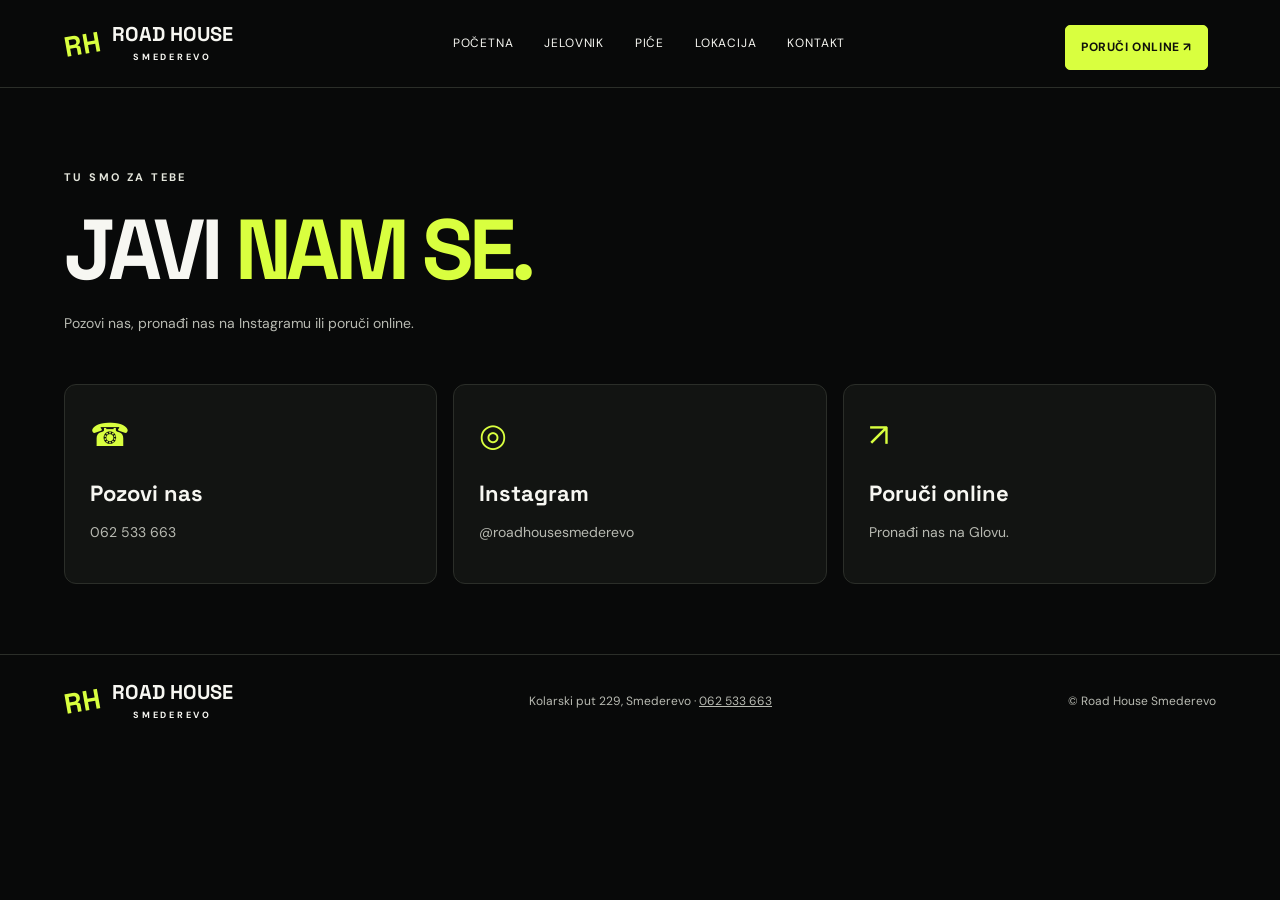
==== commit 793346af: "Improve page metadata for Google indexing" ====
--- a/contact.html
+++ b/contact.html
@@ -1 +1 @@
-<!doctype html><html lang="sr"><head><meta charset="utf-8"><meta name="viewport" content="width=device-width,initial-scale=1"><link rel="stylesheet" href="style.css"><title>Kontakt | Road House</title></head><body><header><a class="brand" href="index.html"><b>RH</b><span>ROAD HOUSE<small>SMEDEREVO</small></span></a><div class="mobile-actions"><a class="mobile-pill" href="menu.html">MENU</a><a class="mobile-pill" href="contact.html">KONTAKT</a><details class="mobile-menu"><summary aria-label="Otvori meni">☰</summary><div class="mobile-menu-panel"><a href="menu.html">MENU</a><a href="index.html#o-nama">O NAMA</a><a href="contact.html">KONTAKT</a><a href="index.html#recenzije">RECENZIJE</a></div></details></div><nav id="nav"><a href="index.html">Početna</a><a href="menu.html">Jelovnik</a><a href="menu.html#pice">Piće</a><a href="location.html">Lokacija</a><a href="contact.html">Kontakt</a></nav><a class="btn small" href="https://glovoapp.com/sr/rs/smederevo/stores/road-house-smd">Poruči online ↗</a></header><main><section class="wrap page"><p class="eyebrow">TU SMO ZA TEBE</p><h1>JAVI <em>NAM SE.</em></h1><p>Pozovi nas, pronađi nas na Instagramu ili poruči online.</p></section><section class="wrap cards"><a href="tel:+38162533663">☎<h2>Pozovi nas</h2><p>062 533 663</p></a><a href="https://www.instagram.com/roadhousesmederevo/" target="_blank" rel="noopener">◎<h2>Instagram</h2><p>@roadhousesmederevo</p></a><a href="https://glovoapp.com/sr/rs/smederevo/stores/road-house-smd" target="_blank" rel="noopener">↗<h2>Poruči online</h2><p>Pronađi nas na Glovu.</p></a></section></main><footer><a class="brand" href="index.html"><b>RH</b><span>ROAD HOUSE<small>SMEDEREVO</small></span></a><p>Kolarski put 229, Smederevo · <a href="tel:+38162533663">062 533 663</a></p><p>© Road House Smederevo</p></footer></body></html>+<!doctype html><html lang="sr"><head><meta charset="utf-8"><meta name="viewport" content="width=device-width,initial-scale=1"><link rel="stylesheet" href="style.css"><title>Kontakt | Road House</title><meta name="description" content="Kontaktirajte Road House Smederevo, Kolarski put 229. Telefon 062 533 663, Instagram @roadhousesmederevo."><meta name="robots" content="index,follow"><meta name="author" content="Road House Smederevo"><meta property="og:type" content="website"><meta property="og:site_name" content="Road House Smederevo"><meta property="og:title" content="Kontakt | Road House Smederevo"><meta property="og:description" content="Kontaktirajte Road House Smederevo, Kolarski put 229. Telefon 062 533 663, Instagram @roadhousesmederevo."><meta property="og:url" content="https://roadhousesmederevo.github.io/road-house-smederevo/contact.html"><meta name="twitter:card" content="summary_large_image"></head><body><header><a class="brand" href="index.html"><b>RH</b><span>ROAD HOUSE<small>SMEDEREVO</small></span></a><div class="mobile-actions"><a class="mobile-pill" href="menu.html">MENU</a><a class="mobile-pill" href="contact.html">KONTAKT</a><details class="mobile-menu"><summary aria-label="Otvori meni">☰</summary><div class="mobile-menu-panel"><a href="menu.html">MENU</a><a href="index.html#o-nama">O NAMA</a><a href="contact.html">KONTAKT</a><a href="index.html#recenzije">RECENZIJE</a></div></details></div><nav id="nav"><a href="index.html">Početna</a><a href="menu.html">Jelovnik</a><a href="menu.html#pice">Piće</a><a href="location.html">Lokacija</a><a href="contact.html">Kontakt</a></nav><a class="btn small" href="https://glovoapp.com/sr/rs/smederevo/stores/road-house-smd">Poruči online ↗</a></header><main><section class="wrap page"><p class="eyebrow">TU SMO ZA TEBE</p><h1>JAVI <em>NAM SE.</em></h1><p>Pozovi nas, pronađi nas na Instagramu ili poruči online.</p></section><section class="wrap cards"><a href="tel:+38162533663">☎<h2>Pozovi nas</h2><p>062 533 663</p></a><a href="https://www.instagram.com/roadhousesmederevo/" target="_blank" rel="noopener">◎<h2>Instagram</h2><p>@roadhousesmederevo</p></a><a href="https://glovoapp.com/sr/rs/smederevo/stores/road-house-smd" target="_blank" rel="noopener">↗<h2>Poruči online</h2><p>Pronađi nas na Glovu.</p></a></section></main><footer><a class="brand" href="index.html"><b>RH</b><span>ROAD HOUSE<small>SMEDEREVO</small></span></a><p>Kolarski put 229, Smederevo · <a href="tel:+38162533663">062 533 663</a></p><p>© Road House Smederevo</p></footer></body></html>
--- a/style.css
+++ b/style.css
@@ -4,3 +4,8 @@
 .hero-photo{position:relative;overflow:hidden;background:#111;isolation:isolate}.hero-photo:before{content:'';position:absolute;inset:0;background:linear-gradient(0deg,rgba(0,0,0,.78),transparent 72%);z-index:0}.hero-photo img{position:absolute;inset:0;width:100%;height:100%;object-fit:cover;z-index:-1}.hero-photo strong{position:absolute;bottom:28px;left:28px;text-align:left;text-shadow:0 2px 12px #000}.food-photo{position:relative;overflow:hidden;isolation:isolate;min-height:330px}.food-photo:before{content:'';position:absolute;inset:0;background:linear-gradient(0deg,rgba(0,0,0,.88),rgba(0,0,0,.12));z-index:0}.food-photo img{position:absolute;inset:0;width:100%;height:100%;object-fit:cover;z-index:-1}.food-photo span,.food-photo strong{position:relative;text-shadow:0 2px 12px #000}.video-section video{width:100%;height:auto;max-height:540px;object-fit:cover;aspect-ratio:16/9}.video-section .split>div:first-child{align-self:center}
 
 .menu-gallery{display:grid;grid-template-columns:repeat(3,minmax(0,1fr));gap:20px;padding-bottom:80px}.menu-card{display:block;overflow:hidden;border:1px solid var(--line);border-radius:14px;background:var(--panel);text-decoration:none;padding-bottom:22px;transition:transform .2s,border-color .2s}.menu-card:hover{transform:translateY(-4px);border-color:var(--lime)}.menu-card img{display:block;width:100%;height:210px;object-fit:cover}.menu-card span{display:block;color:var(--lime);font-size:10px;font-weight:700;letter-spacing:.2em;margin:22px 22px 8px}.menu-card h2{margin:0 22px 8px;font:700 23px 'Space Grotesk',sans-serif}.menu-card p{margin:0 22px 18px;color:var(--muted);font-size:14px}.menu-card b{display:block;margin:0 22px;color:var(--lime);font-size:12px;text-transform:uppercase;letter-spacing:.04em}.menu-card.menu-cta{padding:25px;display:flex;flex-direction:column;justify-content:center;min-height:300px;background:radial-gradient(ellipse at 90% 10%,#343b17,#121412 65%)}.menu-card.menu-cta span,.menu-card.menu-cta h2,.menu-card.menu-cta p,.menu-card.menu-cta b{margin-left:0;margin-right:0}.menu-card.menu-cta h2{font-size:34px}@media(max-width:800px){.menu-gallery{grid-template-columns:repeat(2,minmax(0,1fr));gap:12px}.menu-card img{height:170px}}@media(max-width:500px){.menu-gallery{grid-template-columns:1fr}.menu-card img{height:220px}}
+
+/* Functional mobile navigation and video sound controls */
+.mobile-actions{display:none;align-items:center;gap:8px}.mobile-pill{display:inline-flex;align-items:center;justify-content:center;min-height:42px;padding:0 13px;background:var(--lime);color:#10110b;text-decoration:none;font-size:11px;font-weight:800;letter-spacing:.05em;border-radius:4px}.mobile-menu{position:relative;color:var(--lime)}.mobile-menu summary{list-style:none;cursor:pointer;display:grid;place-items:center;width:42px;height:42px;border:1px solid var(--line);border-radius:4px;font-size:25px;line-height:1}.mobile-menu summary::-webkit-details-marker{display:none}.mobile-menu[open] summary{background:var(--lime);color:#10110b}.mobile-menu-panel{position:absolute;right:0;top:50px;width:210px;padding:8px;background:#111310;border:1px solid #3b4029;border-radius:8px;box-shadow:0 16px 40px #000b;z-index:20}.mobile-menu-panel a{display:block;padding:13px 12px;border-bottom:1px solid var(--line);text-decoration:none;font-size:12px;font-weight:700;letter-spacing:.08em}.mobile-menu-panel a:last-child{border:0}.mobile-menu-panel a:hover{color:var(--lime)}.sound-btn{margin-top:12px;width:100%;border:1px solid var(--lime);background:var(--lime);color:#111;padding:13px 16px;border-radius:5px;font-weight:800;cursor:pointer}.reviews{text-align:center;padding-top:60px;padding-bottom:65px;border-top:1px solid var(--line)}.reviews h2{font:700 clamp(34px,5vw,54px)/1.05 'Space Grotesk',sans-serif;letter-spacing:-.04em}.reviews h2 em{color:var(--lime);font-style:normal}.reviews p:not(.eyebrow){color:var(--muted)}
+@media(max-width:680px){header{display:flex;align-items:center;justify-content:space-between;flex-wrap:nowrap;gap:8px;padding:12px 4%}.mobile-actions{display:flex;margin-left:auto}header>nav{display:none!important}header>.btn{display:none}.brand{gap:7px;font-size:14px;flex-shrink:0}.brand b{font-size:24px}.brand small{font-size:8px}.mobile-pill{padding:0 9px;min-height:40px;font-size:10px}.mobile-menu summary{width:40px;height:40px}}
+@media(max-width:370px){.brand span{font-size:12px}.brand small{letter-spacing:.15em}.mobile-actions{gap:5px}.mobile-pill{padding:0 7px;font-size:9px}.mobile-menu summary{width:36px;height:40px}}
